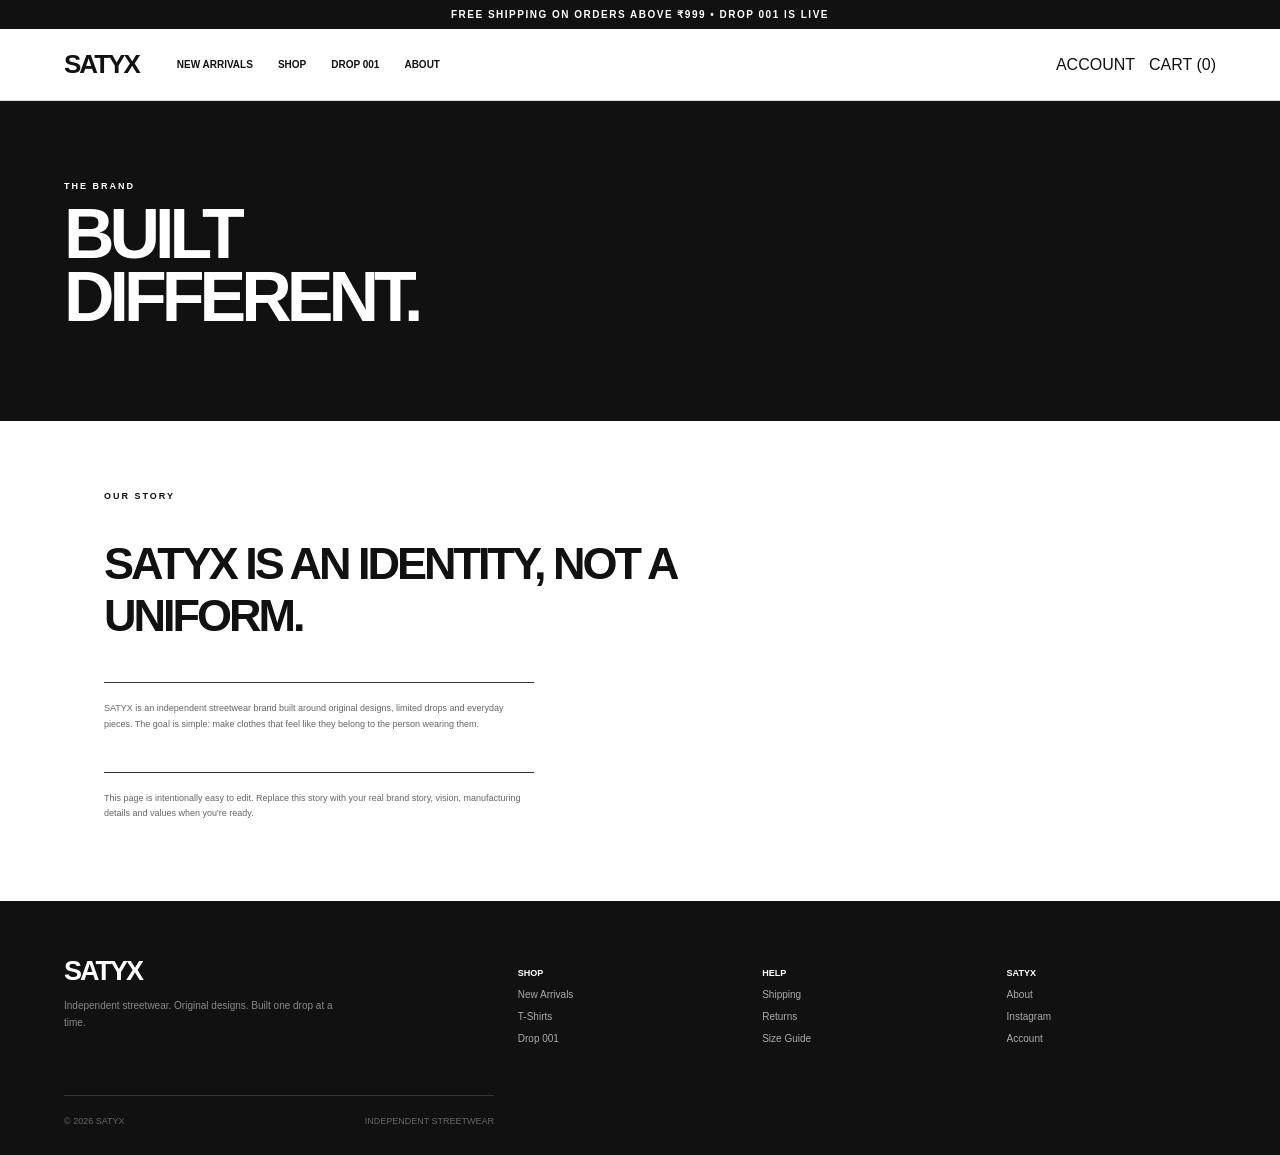
==== about.html @ 2d122a52 "Add files via upload" ====
<!doctype html><html><head><meta charset="utf-8"><meta name="viewport" content="width=device-width,initial-scale=1"><title>About — SATYX</title><link rel="stylesheet" href="style.css"></head><body>
<div class="top">FREE SHIPPING ON ORDERS ABOVE ₹999 • DROP 001 IS LIVE</div>
<header class="nav"><a class="logo" href="index.html">SATYX</a><nav class="links"><a href="new-arrivals.html">NEW ARRIVALS</a><a href="shop.html">SHOP</a><a href="drop-001.html">DROP 001</a><a href="about.html">ABOUT</a></nav><div class="actions"><a href="account.html">ACCOUNT</a><a href="cart.html">CART (<span id="count">0</span>)</a></div></header><section class="pageHero"><div class="eyebrow">THE BRAND</div><h1>BUILT<br>DIFFERENT.</h1></section><main class="page"><div style="max-width:750px"><div class="eyebrow">OUR STORY</div><h2 style="font-size:45px;letter-spacing:-3px">SATYX IS AN IDENTITY, NOT A UNIFORM.</h2><p class="copy">SATYX is an independent streetwear brand built around original designs, limited drops and everyday pieces. The goal is simple: make clothes that feel like they belong to the person wearing them.</p><p class="copy">This page is intentionally easy to edit. Replace this story with your real brand story, vision, manufacturing details and values when you're ready.</p></div></main>
<footer><div class="foot"><div><h3>SATYX</h3><p style="color:#888;font-size:10px;max-width:270px;line-height:1.7">Independent streetwear. Original designs. Built one drop at a time.</p></div><div><h4>SHOP</h4><a href="new-arrivals.html">New Arrivals</a><a href="shop.html">T-Shirts</a><a href="drop-001.html">Drop 001</a></div><div><h4>HELP</h4><a href="#">Shipping</a><a href="#">Returns</a><a href="#">Size Guide</a></div><div><h4>SATYX</h4><a href="about.html">About</a><a href="#">Instagram</a><a href="account.html">Account</a></div></div><div class="copy"><span>© 2026 SATYX</span><span>INDEPENDENT STREETWEAR</span></div></footer><div class="toast" id="toast"></div><script src="script.js"></script><script></script></body></html>
---- style.css ----
*{box-sizing:border-box}body{margin:0;font-family:Arial,Helvetica,sans-serif;color:#111;background:#fff}a{color:inherit;text-decoration:none}button{font:inherit;cursor:pointer}.top{background:#111;color:#fff;text-align:center;padding:9px;font-size:10px;font-weight:700;letter-spacing:1.5px}.nav{height:72px;border-bottom:1px solid #ddd;display:flex;align-items:center;padding:0 5%;gap:38px;position:sticky;top:0;background:#fff;z-index:10}.logo{font-size:26px;font-weight:900;letter-spacing:-2px}.links{display:flex;gap:25px;flex:1}.links a,.actions button{border:0;background:none;font-size:10px;font-weight:700}.actions{display:flex;gap:14px}.hero{display:grid;grid-template-columns:1fr 1fr;min-height:650px;background:#ecece7}.heroText{padding:8%;display:flex;justify-content:center;flex-direction:column}.eyebrow{font-size:9px;font-weight:800;letter-spacing:2px}.hero h1{font-size:clamp(55px,8vw,110px);line-height:.84;letter-spacing:-7px;margin:18px 0 28px}.hero h1 span{color:#777}.hero p,.copy{max-width:430px;color:#666;font-size:12px;line-height:1.7}.heroBtns{display:flex;gap:8px;margin-top:15px}.btn{display:inline-block;padding:14px 20px;border:0;font-size:10px;font-weight:800;text-align:center}.black{background:#111;color:#fff}.white{background:#fff;color:#111}.heroArt{background:#151515;display:flex;align-items:center;justify-content:center}.tee{width:300px;height:400px;background:#050505;color:#fff;display:flex;align-items:center;justify-content:center;font-size:42px;font-weight:900;letter-spacing:-4px;clip-path:polygon(25% 0,42% 0,50% 7%,58% 0,75% 0,100% 25%,84% 38%,76% 28%,76% 100%,24% 100%,24% 28%,16% 38%,0 25%);box-shadow:0 30px 70px #0008}.marquee{padding:13px;border-top:1px solid #111;border-bottom:1px solid #111;text-align:center;font-size:9px;font-weight:800;letter-spacing:2px}.section{padding:75px 5%}.head{display:flex;justify-content:space-between;align-items:end;margin-bottom:25px}.head h2{font-size:36px;letter-spacing:-2px;margin:7px 0}.view{font-size:10px;text-decoration:underline;font-weight:700}.grid{display:grid;grid-template-columns:repeat(4,1fr);gap:14px}.card{cursor:pointer}.pic{height:410px;background:#eee;display:flex;align-items:center;justify-content:center;position:relative;overflow:hidden}.pic.dark{background:#151515}.pic.lime{background:#dce98c}.pic.blue{background:#dbe3ed}.shirt{width:63%;height:72%;display:flex;align-items:center;justify-content:center;text-align:center;font-size:27px;font-weight:900;clip-path:polygon(25% 0,42% 0,50% 7%,58% 0,75% 0,100% 25%,84% 38%,76% 28%,76% 100%,24% 100%,24% 28%,16% 38%,0 25%)}.dark .shirt{background:#050505;color:#fff}.pic:not(.dark):not(.lime):not(.blue) .shirt{background:#f8f8f8}.lime .shirt{background:#b6d600}.blue .shirt{background:#172233;color:#fff}.badge{position:absolute;top:12px;left:12px;background:#111;color:#fff;padding:7px;font-size:8px;font-weight:800}.heart{position:absolute;right:10px;top:10px;border:0;border-radius:50%;background:#fff;width:30px;height:30px}.info{padding:12px 2px}.name{font-size:11px;font-weight:800;margin-bottom:6px}.price{font-size:11px;font-weight:800}.old{text-decoration:line-through;color:#999;margin-left:5px;font-weight:500}.off{color:#c22;font-size:9px;margin-left:5px}.meta{color:#888;font-size:9px;margin-top:5px}.campaign{margin:0 5%;background:#111;color:#fff;display:grid;grid-template-columns:1fr 1fr}.campaignText{padding:65px}.campaign h2{font-size:60px;line-height:.85;letter-spacing:-5px;margin:12px 0 25px}.campaign p{color:#aaa;line-height:1.7;font-size:11px;max-width:430px}.campaignArt{background:#b8d900;display:flex;align-items:center;justify-content:center;font-size:160px;font-weight:900}.reviews{background:#f5f5f1}.reviewGrid{display:grid;grid-template-columns:repeat(3,1fr);gap:15px}.review{background:#fff;padding:25px;min-height:150px}.review p{font-size:11px;color:#666;line-height:1.7}.newsletter{text-align:center;padding:80px 5%}.newsletter h2{font-size:44px;letter-spacing:-3px}.email{display:flex;max-width:470px;margin:25px auto}.email input{flex:1;padding:15px;border:1px solid #ccc}.email button{background:#111;color:#fff;border:0;padding:0 20px;font-size:9px;font-weight:800}footer{background:#111;color:#fff;padding:55px 5% 25px}.foot{display:grid;grid-template-columns:2fr 1fr 1fr 1fr;gap:35px}.foot h3{margin:0;font-size:27px;letter-spacing:-2px}.foot h4{font-size:9px}.foot a{display:block;color:#aaa;font-size:10px;margin:11px 0}.copy{border-top:1px solid #333;margin-top:40px;padding-top:18px;color:#666;font-size:9px;display:flex;justify-content:space-between}.pageHero{background:#111;color:#fff;padding:80px 5%}.pageHero h1{font-size:70px;letter-spacing:-5px;line-height:.9;margin:12px 0}.page{padding:70px 5%;max-width:1200px;margin:auto}.filters{display:flex;gap:7px;margin-bottom:20px}.filter{background:#fff;border:1px solid #ccc;padding:10px 15px;font-size:9px;font-weight:800}.filter.active{background:#111;color:#fff}.detail{display:grid;grid-template-columns:1.1fr .9fr;gap:40px}.gallery{display:grid;grid-template-columns:1fr 1fr;gap:8px}.gallery .pic{height:400px}.detailInfo h1{font-size:50px;letter-spacing:-4px;line-height:.9}.detailInfo p{font-size:11px;color:#666;line-height:1.7}.sizes{display:flex;gap:6px;margin:10px 0 20px}.size{padding:11px 18px;border:1px solid #ccc;background:#fff;font-size:9px;font-weight:800}.size.sel{background:#111;color:#fff}.buy{display:flex;gap:7px}.buy button{flex:1}.field{margin:12px 0}.field label{display:block;font-size:9px;font-weight:800;margin-bottom:5px}.field input,.field textarea{width:100%;padding:13px;border:1px solid #ccc}.account{max-width:450px;margin:auto}.account h1{font-size:50px;letter-spacing:-4px;line-height:.9}.checkoutGrid{display:grid;grid-template-columns:1fr .8fr;gap:30px}.summary{background:#f5f5f1;padding:20px}.cartItem{display:grid;grid-template-columns:100px 1fr;gap:15px;border-bottom:1px solid #eee;padding:18px 0}.mini{height:100px;background:#151515;color:#fff;display:flex;align-items:center;justify-content:center;font-size:10px;font-weight:900}.empty{padding:70px;text-align:center;color:#777}.toast{position:fixed;bottom:20px;right:20px;background:#111;color:#fff;padding:13px 18px;font-size:10px;z-index:50;transform:translateY(100px);transition:.2s}.toast.show{transform:none}@media(max-width:800px){.links{display:none}.nav{gap:15px}.grid{grid-template-columns:repeat(2,1fr)}.pic{height:300px}.campaign{grid-template-columns:1fr}.campaignArt{height:250px}.foot{grid-template-columns:1fr 1fr}.hero{grid-template-columns:1fr}.heroArt{height:430px}.detail,.checkoutGrid{grid-template-columns:1fr}.reviewGrid{grid-template-columns:1fr}.pageHero h1{font-size:52px}}@media(max-width:500px){.grid{gap:8px}.pic{height:250px}.hero h1{letter-spacing:-5px}.section,.page{padding:55px 5%}.campaignText{padding:45px 30px}.foot{grid-template-columns:1fr 1fr}.detailInfo h1{font-size:40px}}
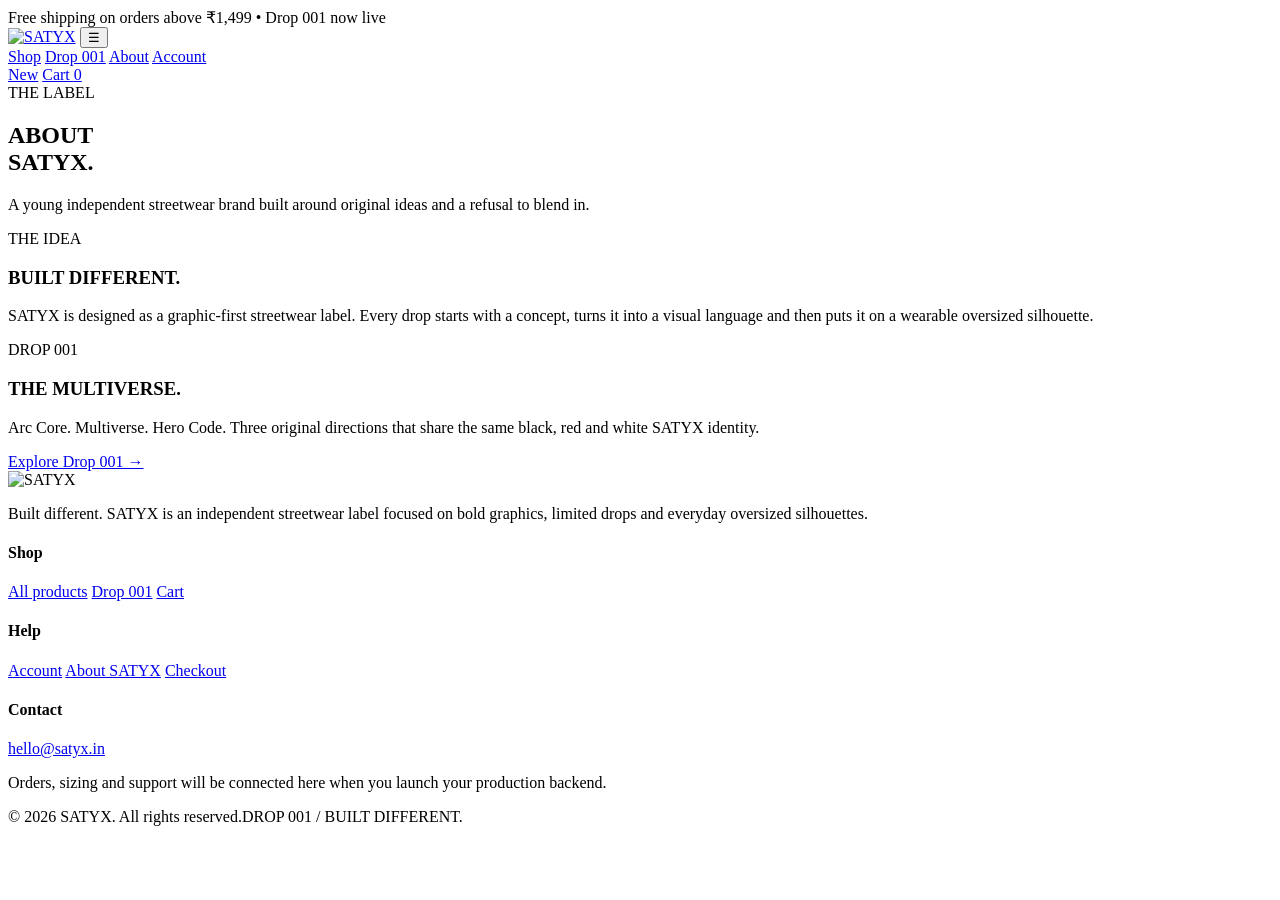
==== commit 3b3db8bb: "Add files via upload" ====
--- a/about.html
+++ b/about.html
@@ -1,4 +1,59 @@
-<!doctype html><html><head><meta charset="utf-8"><meta name="viewport" content="width=device-width,initial-scale=1"><title>About — SATYX</title><link rel="stylesheet" href="style.css"></head><body>
-<div class="top">FREE SHIPPING ON ORDERS ABOVE ₹999 • DROP 001 IS LIVE</div>
-<header class="nav"><a class="logo" href="index.html">SATYX</a><nav class="links"><a href="new-arrivals.html">NEW ARRIVALS</a><a href="shop.html">SHOP</a><a href="drop-001.html">DROP 001</a><a href="about.html">ABOUT</a></nav><div class="actions"><a href="account.html">ACCOUNT</a><a href="cart.html">CART (<span id="count">0</span>)</a></div></header><section class="pageHero"><div class="eyebrow">THE BRAND</div><h1>BUILT<br>DIFFERENT.</h1></section><main class="page"><div style="max-width:750px"><div class="eyebrow">OUR STORY</div><h2 style="font-size:45px;letter-spacing:-3px">SATYX IS AN IDENTITY, NOT A UNIFORM.</h2><p class="copy">SATYX is an independent streetwear brand built around original designs, limited drops and everyday pieces. The goal is simple: make clothes that feel like they belong to the person wearing them.</p><p class="copy">This page is intentionally easy to edit. Replace this story with your real brand story, vision, manufacturing details and values when you're ready.</p></div></main>
-<footer><div class="foot"><div><h3>SATYX</h3><p style="color:#888;font-size:10px;max-width:270px;line-height:1.7">Independent streetwear. Original designs. Built one drop at a time.</p></div><div><h4>SHOP</h4><a href="new-arrivals.html">New Arrivals</a><a href="shop.html">T-Shirts</a><a href="drop-001.html">Drop 001</a></div><div><h4>HELP</h4><a href="#">Shipping</a><a href="#">Returns</a><a href="#">Size Guide</a></div><div><h4>SATYX</h4><a href="about.html">About</a><a href="#">Instagram</a><a href="account.html">Account</a></div></div><div class="copy"><span>© 2026 SATYX</span><span>INDEPENDENT STREETWEAR</span></div></footer><div class="toast" id="toast"></div><script src="script.js"></script><script></script></body></html>+<!doctype html>
+<html lang="en"><head><meta charset="utf-8"><meta name="viewport" content="width=device-width,initial-scale=1">
+<title>About — SATYX</title><link rel="stylesheet" href="style.css"></head><body>
+
+<div class="topbar">Free shipping on orders above ₹1,499 • Drop 001 now live</div>
+<header class="nav">
+  <div class="container nav-inner">
+    <a class="brand" href="index.html" aria-label="SATYX home"><img src="assets/satyx-logo.png" alt="SATYX"></a>
+    <button class="menu" aria-label="Open menu">☰</button>
+    <nav class="navlinks">
+      <a href="shop.html">Shop</a>
+      <a href="drop-001.html">Drop 001</a>
+      <a href="about.html">About</a>
+      <a href="account.html">Account</a>
+    </nav>
+    <div class="nav-actions">
+      <a class="nav-action" href="shop.html">New</a>
+      <a class="nav-action" href="cart.html">Cart <span class="cart-pill" data-cart-count>0</span></a>
+    </div>
+  </div>
+</header>
+
+<main>
+<section class="page-hero"><div class="container"><div class="eyebrow">THE LABEL</div><h1>ABOUT<br>SATYX.</h1><p class="section-sub">A young independent streetwear brand built around original ideas and a refusal to blend in.</p></div></section>
+<section class="section"><div class="container split">
+  <div class="feature"><div class="eyebrow">THE IDEA</div><h3>BUILT DIFFERENT.</h3><p>SATYX is designed as a graphic-first streetwear label. Every drop starts with a concept, turns it into a visual language and then puts it on a wearable oversized silhouette.</p></div>
+  <div class="feature redline"><div class="eyebrow">DROP 001</div><h3>THE MULTIVERSE.</h3><p>Arc Core. Multiverse. Hero Code. Three original directions that share the same black, red and white SATYX identity.</p><a class="btn dark" href="drop-001.html">Explore Drop 001 →</a></div>
+</div></section>
+</main>
+<footer class="footer">
+  <div class="container">
+    <div class="footer-grid">
+      <div class="footer-brand">
+        <img src="assets/satyx-logo.png" alt="SATYX">
+        <p>Built different. SATYX is an independent streetwear label focused on bold graphics, limited drops and everyday oversized silhouettes.</p>
+      </div>
+      <div>
+        <h4>Shop</h4>
+        <a href="shop.html">All products</a>
+        <a href="drop-001.html">Drop 001</a>
+        <a href="cart.html">Cart</a>
+      </div>
+      <div>
+        <h4>Help</h4>
+        <a href="account.html">Account</a>
+        <a href="about.html">About SATYX</a>
+        <a href="checkout.html">Checkout</a>
+      </div>
+      <div>
+        <h4>Contact</h4>
+        <a href="mailto:hello@satyx.in">hello@satyx.in</a>
+        <p>Orders, sizing and support will be connected here when you launch your production backend.</p>
+      </div>
+    </div>
+    <div class="footer-bottom"><span>© 2026 SATYX. All rights reserved.</span><span>DROP 001 / BUILT DIFFERENT.</span></div>
+  </div>
+</footer>
+<div id="toast" class="toast"></div>
+<script src="script.js"></script></body></html>
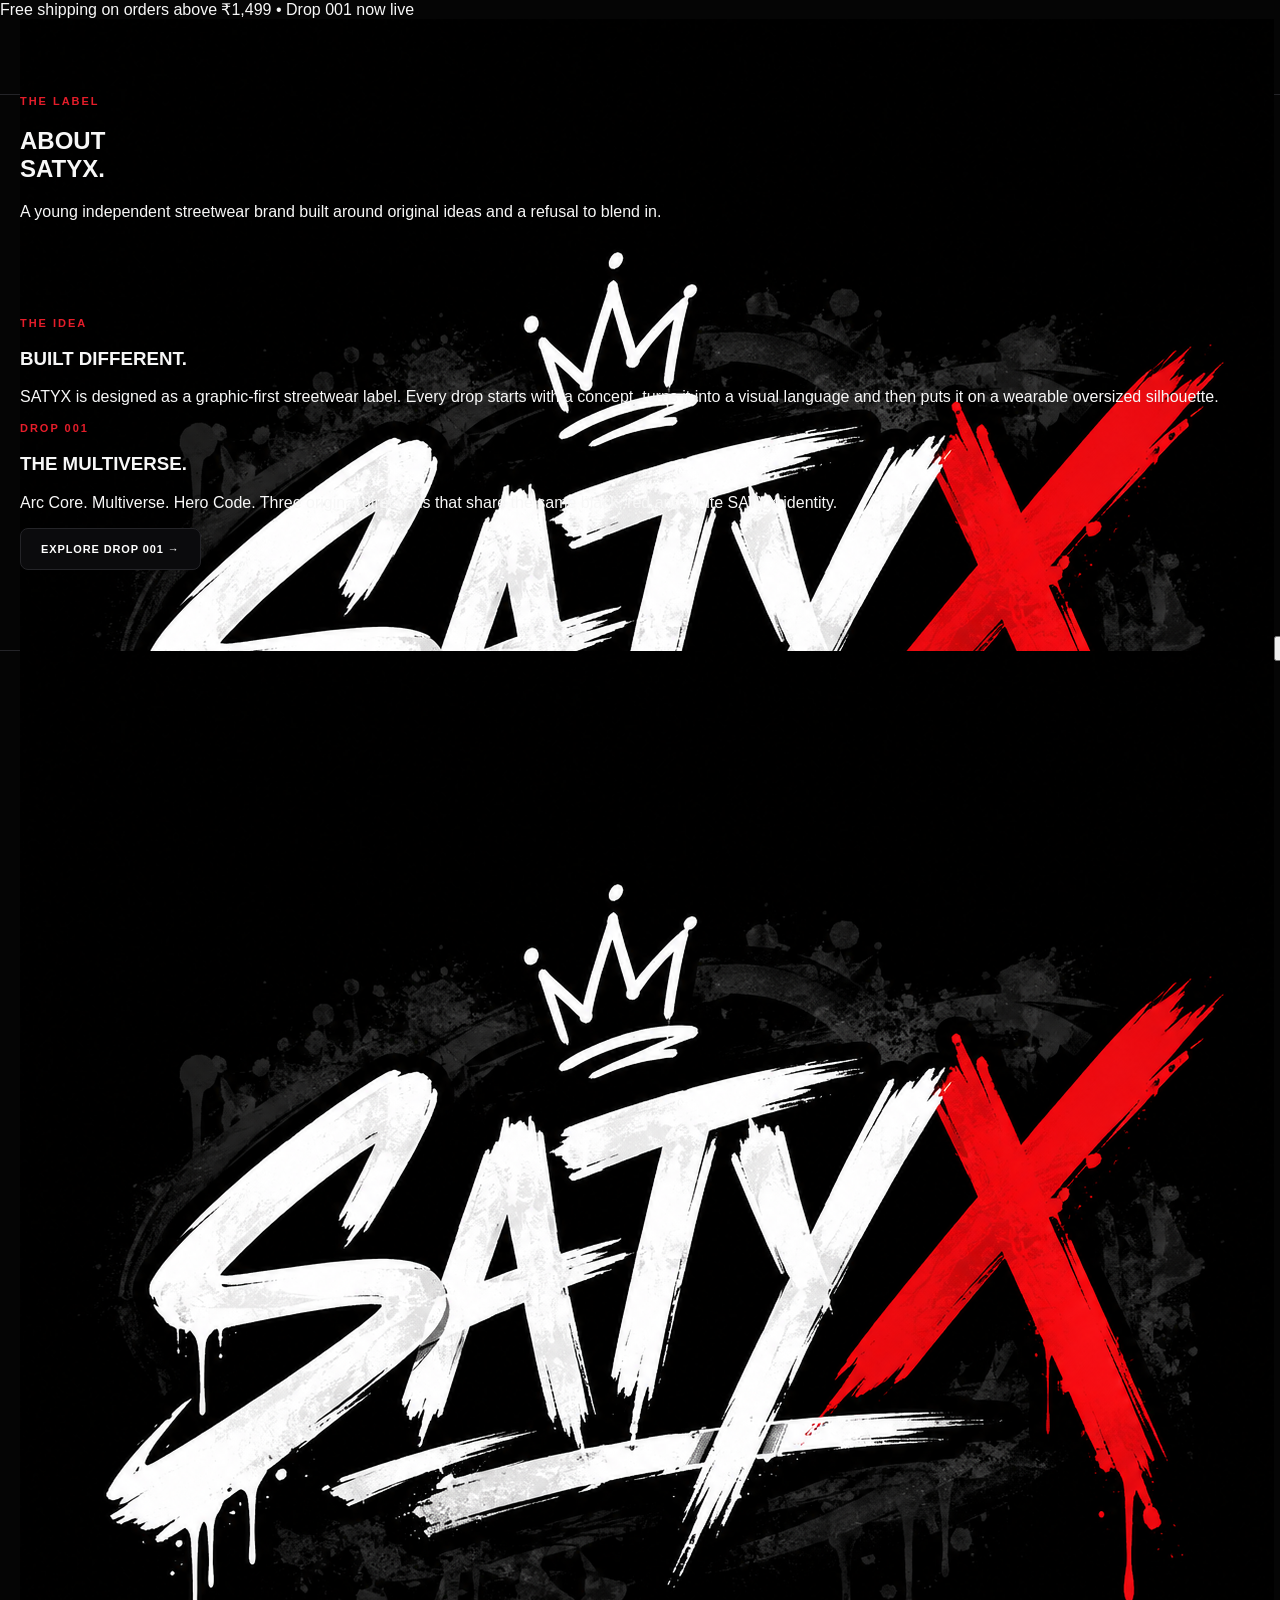
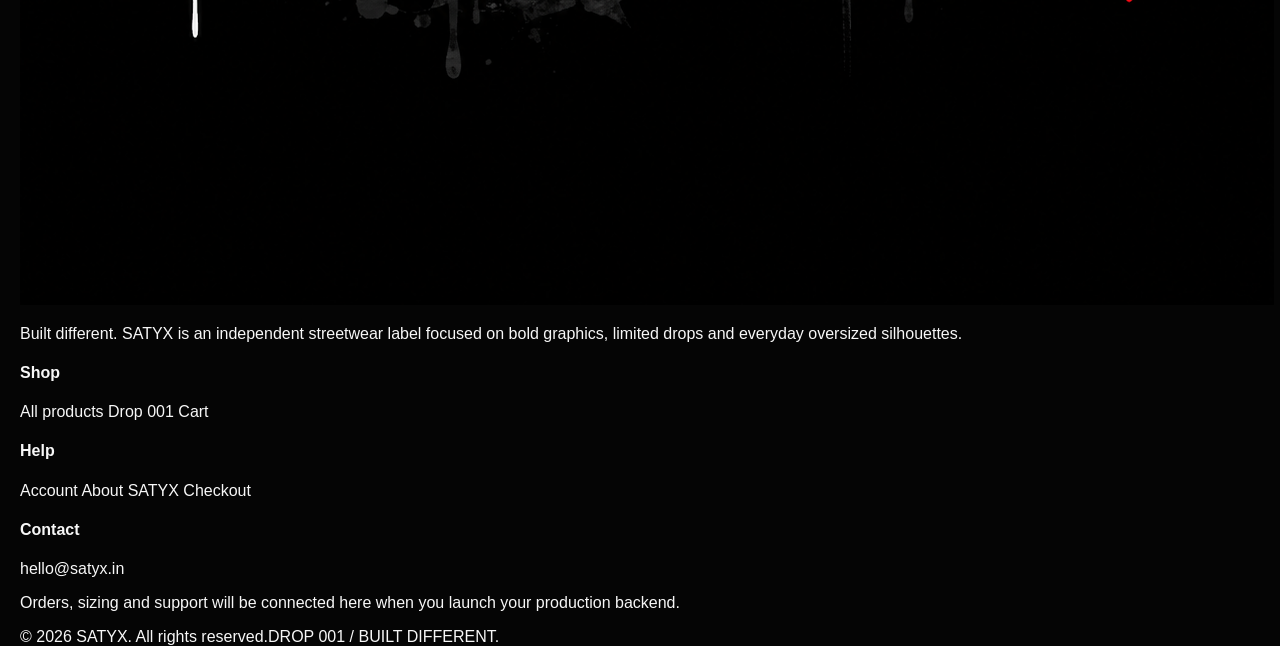
==== commit 10182f6f: "Update about.html" ====
--- a/about.html
+++ b/about.html
@@ -5,7 +5,7 @@
 <div class="topbar">Free shipping on orders above ₹1,499 • Drop 001 now live</div>
 <header class="nav">
   <div class="container nav-inner">
-    <a class="brand" href="index.html" aria-label="SATYX home"><img src="assets/satyx-logo.png" alt="SATYX"></a>
+    <a class="brand" href="index.html" aria-label="SATYX home"><img src="satyx-logo.png" alt="SATYX"></a>
     <button class="menu" aria-label="Open menu">☰</button>
     <nav class="navlinks">
       <a href="shop.html">Shop</a>
@@ -31,7 +31,7 @@
   <div class="container">
     <div class="footer-grid">
       <div class="footer-brand">
-        <img src="assets/satyx-logo.png" alt="SATYX">
+        <img src="satyx-logo.png" alt="SATYX">
         <p>Built different. SATYX is an independent streetwear label focused on bold graphics, limited drops and everyday oversized silhouettes.</p>
       </div>
       <div>
@@ -56,4 +56,4 @@
   </div>
 </footer>
 <div id="toast" class="toast"></div>
-<script src="script.js"></script></body></html>+<script src="script.js"></script></body></html>
--- a/style.css
+++ b/style.css
@@ -0,0 +1,13 @@
+
+:root{--bg:#050505;--card:#0d0d10;--text:#f7f7f7;--muted:#999;--line:#242428;--red:#e51d2a}
+*{box-sizing:border-box}html{scroll-behavior:smooth}body{margin:0;background:var(--bg);color:var(--text);font-family:Inter,Arial,sans-serif}a{color:inherit;text-decoration:none}button,input{font:inherit}
+.container{width:min(1240px,calc(100% - 32px));margin:auto}.nav{height:76px;border-bottom:1px solid var(--line);display:flex;align-items:center}.nav .container{display:flex;align-items:center;justify-content:space-between}.logo{height:52px;width:120px;object-fit:contain}.links{display:flex;gap:26px;font-size:12px;font-weight:800;text-transform:uppercase;letter-spacing:.08em}.actions{display:flex;gap:14px;font-size:12px;font-weight:800}.pill{background:var(--red);padding:3px 7px;border-radius:20px;font-size:10px}
+.hero{min-height:72vh;display:grid;grid-template-columns:1fr 1fr;border-bottom:1px solid var(--line)}.hero-copy{display:flex;flex-direction:column;justify-content:center;padding:70px 8vw 70px 0}.eyebrow{color:var(--red);font-size:11px;font-weight:900;letter-spacing:.18em;text-transform:uppercase}.hero h1,.title{font-size:clamp(58px,8vw,110px);line-height:.84;letter-spacing:-.065em;margin:18px 0;font-weight:950}.hero h1 span{color:var(--red)}.hero p,.sub{color:var(--muted);line-height:1.7}.hero-image{min-height:600px;border-left:1px solid var(--line);display:flex;align-items:center;justify-content:center;background:#080808}.hero-image img{width:100%;height:100%;object-fit:contain}
+.btn{display:inline-flex;align-items:center;justify-content:center;padding:14px 20px;border:1px solid var(--line);border-radius:8px;background:#fff;color:#000;font-size:11px;font-weight:900;text-transform:uppercase;letter-spacing:.08em;cursor:pointer}.btn.red{background:var(--red);border-color:var(--red);color:white}.btn.dark{background:#0b0b0d;color:white}.buttons{display:flex;gap:10px;flex-wrap:wrap;margin-top:20px}
+.section,.page{padding:80px 0}.section-head{display:flex;justify-content:space-between;align-items:end;margin-bottom:28px}.section h2{font-size:48px;letter-spacing:-.05em;margin:8px 0}.grid{display:grid;grid-template-columns:repeat(3,1fr);gap:18px}.card,.box,.summary{background:var(--card);border:1px solid var(--line);border-radius:15px;overflow:hidden}.pic{aspect-ratio:4/5;background:#080808}.pic img{width:100%;height:100%;object-fit:contain}.info{padding:18px}.info h3{margin:0 0 8px;font-size:18px}.meta{display:flex;justify-content:space-between;color:#999;font-size:12px}.price{color:white;font-weight:900}.old{text-decoration:line-through;color:#555;margin-left:5px}.card .btn{width:100%;margin-top:14px}.lookbook{width:100%;border:1px solid var(--line);border-radius:18px;display:block}
+.two{display:grid;grid-template-columns:1fr 1fr;gap:20px}.box{padding:24px}.form{max-width:620px;margin:auto}.form label{display:block;margin:16px 0 7px;color:#aaa;font-size:11px;font-weight:900;text-transform:uppercase}.form input,.form select{width:100%;padding:13px 14px;background:#070709;color:white;border:1px solid var(--line);border-radius:8px;outline:none}.form input:focus{border-color:#666}.form .btn{width:100%;margin-top:18px}
+.cart-row{display:grid;grid-template-columns:90px 1fr auto;gap:18px;padding:14px;border:1px solid var(--line);border-radius:13px;margin-bottom:12px;background:var(--card)}.cart-row img{width:90px;height:110px;object-fit:contain;background:#080808}.summary{padding:22px;height:max-content}.summary-row{display:flex;justify-content:space-between;color:#aaa;margin:12px 0}.total{border-top:1px solid var(--line);padding-top:15px;color:white;font-size:18px;font-weight:900}.toast{position:fixed;right:20px;bottom:20px;background:white;color:black;padding:13px 17px;border-radius:8px;font-size:12px;font-weight:900;display:none;z-index:99}.toast.show{display:block}
+.admin-nav{padding:18px 0;border-bottom:1px solid var(--line);background:#0a0a0c}.admin-nav .container{display:flex;justify-content:space-between}.stat-grid{display:grid;grid-template-columns:repeat(4,1fr);gap:12px}.stat{padding:20px;background:var(--card);border:1px solid var(--line);border-radius:12px}.stat small{color:#777;text-transform:uppercase}.stat strong{display:block;font-size:28px;margin-top:8px}.table{width:100%;border-collapse:collapse}.table th,.table td{padding:13px;text-align:left;border-bottom:1px solid var(--line);font-size:12px}.table th{color:#777;font-size:10px;text-transform:uppercase}
+footer{border-top:1px solid var(--line)}
+@media(max-width:800px){.links{display:none}.hero{grid-template-columns:1fr}.hero-copy{padding:55px 0}.hero-image{border-left:0;border-top:1px solid var(--line);min-height:380px}.grid,.two,.stat-grid{grid-template-columns:1fr 1fr}.title{font-size:60px}}
+@media(max-width:540px){.container{width:calc(100% - 22px)}.grid,.two,.stat-grid{grid-template-columns:1fr}.section,.page{padding:55px 0}.section h2{font-size:36px}.hero h1{font-size:65px}.cart-row{grid-template-columns:70px 1fr}.cart-row img{width:70px;height:90px}.cart-row .right{grid-column:2}.section-head{display:block}.nav{height:68px}}
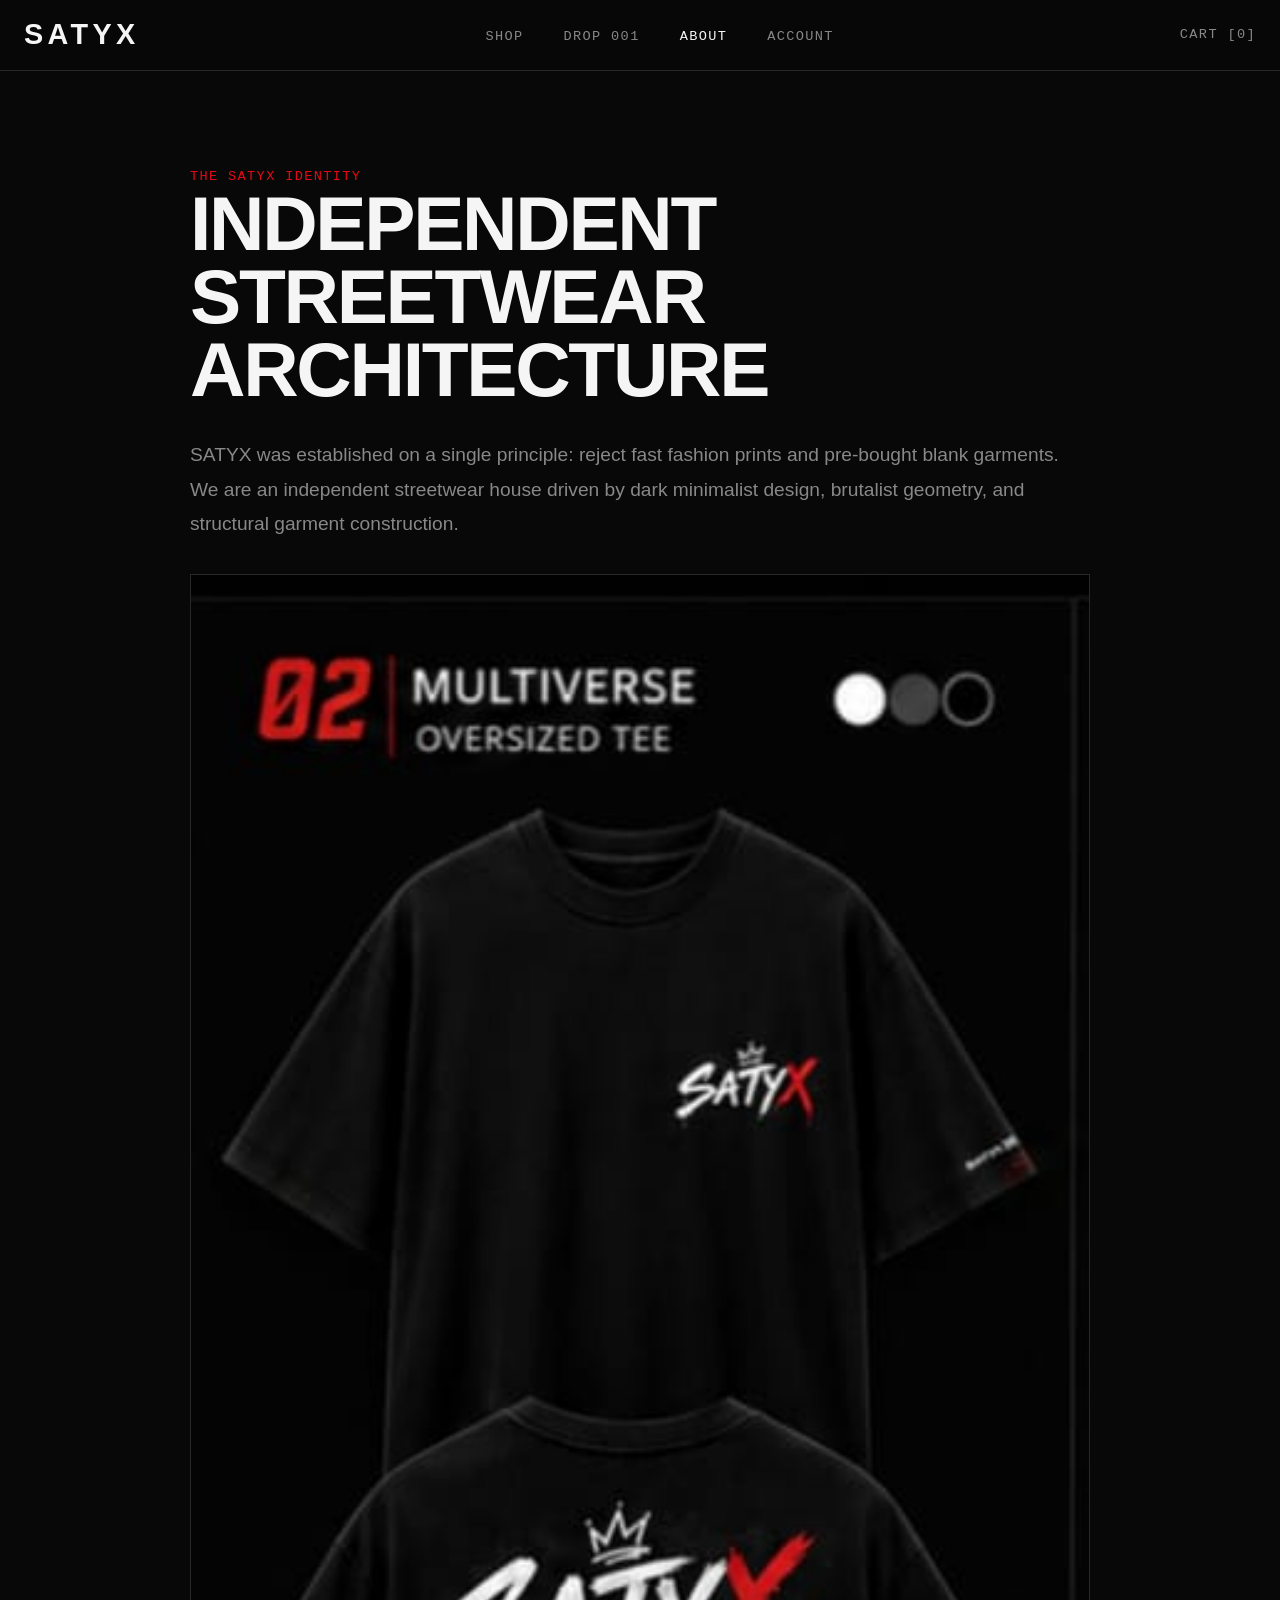
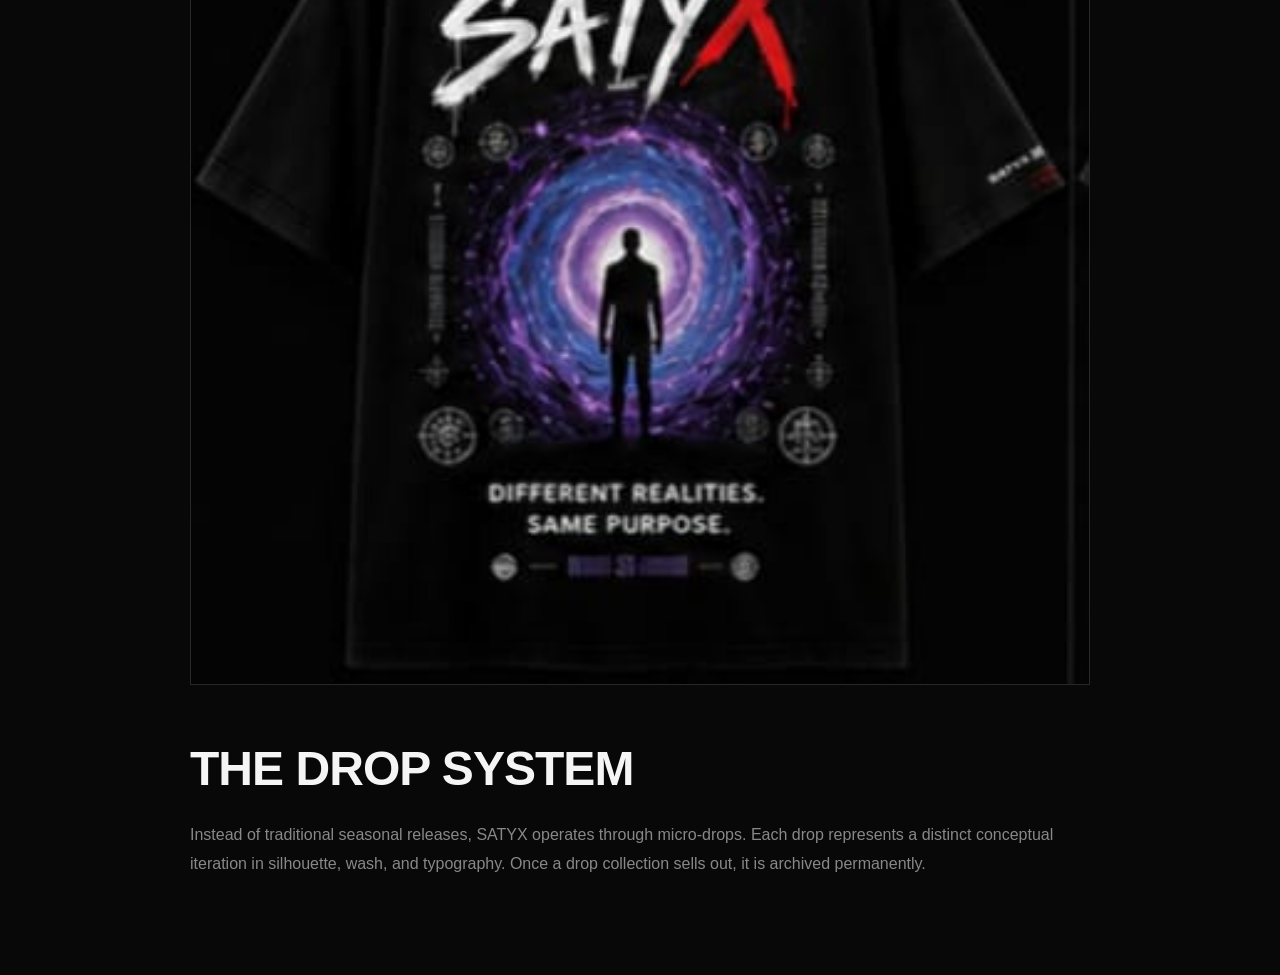
==== commit 6b92969e: "Revise about.html for improved layout and branding Updated the structure and content of the about.ht" ====
--- a/about.html
+++ b/about.html
@@ -1,59 +1,42 @@
-<!doctype html>
-<html lang="en"><head><meta charset="utf-8"><meta name="viewport" content="width=device-width,initial-scale=1">
-<title>About — SATYX</title><link rel="stylesheet" href="style.css"></head><body>
-
-<div class="topbar">Free shipping on orders above ₹1,499 • Drop 001 now live</div>
-<header class="nav">
-  <div class="container nav-inner">
-    <a class="brand" href="index.html" aria-label="SATYX home"><img src="satyx-logo.png" alt="SATYX"></a>
-    <button class="menu" aria-label="Open menu">☰</button>
-    <nav class="navlinks">
-      <a href="shop.html">Shop</a>
-      <a href="drop-001.html">Drop 001</a>
-      <a href="about.html">About</a>
-      <a href="account.html">Account</a>
-    </nav>
-    <div class="nav-actions">
-      <a class="nav-action" href="shop.html">New</a>
-      <a class="nav-action" href="cart.html">Cart <span class="cart-pill" data-cart-count>0</span></a>
-    </div>
-  </div>
-</header>
-
-<main>
-<section class="page-hero"><div class="container"><div class="eyebrow">THE LABEL</div><h1>ABOUT<br>SATYX.</h1><p class="section-sub">A young independent streetwear brand built around original ideas and a refusal to blend in.</p></div></section>
-<section class="section"><div class="container split">
-  <div class="feature"><div class="eyebrow">THE IDEA</div><h3>BUILT DIFFERENT.</h3><p>SATYX is designed as a graphic-first streetwear label. Every drop starts with a concept, turns it into a visual language and then puts it on a wearable oversized silhouette.</p></div>
-  <div class="feature redline"><div class="eyebrow">DROP 001</div><h3>THE MULTIVERSE.</h3><p>Arc Core. Multiverse. Hero Code. Three original directions that share the same black, red and white SATYX identity.</p><a class="btn dark" href="drop-001.html">Explore Drop 001 →</a></div>
-</div></section>
-</main>
-<footer class="footer">
-  <div class="container">
-    <div class="footer-grid">
-      <div class="footer-brand">
-        <img src="satyx-logo.png" alt="SATYX">
-        <p>Built different. SATYX is an independent streetwear label focused on bold graphics, limited drops and everyday oversized silhouettes.</p>
-      </div>
-      <div>
-        <h4>Shop</h4>
-        <a href="shop.html">All products</a>
-        <a href="drop-001.html">Drop 001</a>
-        <a href="cart.html">Cart</a>
-      </div>
-      <div>
-        <h4>Help</h4>
-        <a href="account.html">Account</a>
-        <a href="about.html">About SATYX</a>
-        <a href="checkout.html">Checkout</a>
-      </div>
-      <div>
-        <h4>Contact</h4>
-        <a href="mailto:hello@satyx.in">hello@satyx.in</a>
-        <p>Orders, sizing and support will be connected here when you launch your production backend.</p>
+<!DOCTYPE html>
+<html lang="en">
+<head>
+  <meta charset="UTF-8">
+  <meta name="viewport" content="width=device-width, initial-scale=1.0">
+  <title>ABOUT SATYX | BRAND PHILOSOPHY</title>
+  <link rel="stylesheet" href="style.css">
+</head>
+<body>
+  <header class="header">
+    <div class="container nav-container">
+      <a href="index.html" class="nav-brand"><span class="brand-logo-text">SATYX</span></a>
+      <ul class="nav-links" id="nav-links">
+        <li><a href="shop.html" class="nav-link">SHOP</a></li>
+        <li><a href="drop-001.html" class="nav-link">DROP 001</a></li>
+        <li><a href="about.html" class="nav-link active">ABOUT</a></li>
+        <li><a href="account.html" class="nav-link">ACCOUNT</a></li>
+      </ul>
+      <div class="nav-actions">
+        <a href="cart.html" class="cart-icon-wrapper nav-link">CART [<span id="cart-badge-count">0</span>]</a>
       </div>
     </div>
-    <div class="footer-bottom"><span>© 2026 SATYX. All rights reserved.</span><span>DROP 001 / BUILT DIFFERENT.</span></div>
-  </div>
-</footer>
-<div id="toast" class="toast"></div>
-<script src="script.js"></script></body></html>
+  </header>
+
+  <main class="container section-spacing">
+    <div style="max-width:900px; margin:0 auto;">
+      <p class="text-mono" style="color:var(--accent-red)">THE SATYX IDENTITY</p>
+      <h1 class="heading-xl" style="margin-bottom:2rem;">INDEPENDENT STREETWEAR ARCHITECTURE</h1>
+      <p style="font-size:1.2rem; line-height:1.8; color:var(--text-muted); margin-bottom:2rem;">
+        SATYX was established on a single principle: reject fast fashion prints and pre-bought blank garments. We are an independent streetwear house driven by dark minimalist design, brutalist geometry, and structural garment construction.
+      </p>
+      <img src="multiverse.jpg" alt="SATYX Studio" style="width:100%; border:1px solid var(--bg-border); margin-bottom:3rem;">
+      <h2 class="heading-lg" style="margin-bottom:1rem;">THE DROP SYSTEM</h2>
+      <p style="line-height:1.8; color:var(--text-muted);">
+        Instead of traditional seasonal releases, SATYX operates through micro-drops. Each drop represents a distinct conceptual iteration in silhouette, wash, and typography. Once a drop collection sells out, it is archived permanently.
+      </p>
+    </div>
+  </main>
+
+  <script src="script.js"></script>
+</body>
+</html>
--- a/style.css
+++ b/style.css
@@ -1,13 +1,523 @@
-
-:root{--bg:#050505;--card:#0d0d10;--text:#f7f7f7;--muted:#999;--line:#242428;--red:#e51d2a}
-*{box-sizing:border-box}html{scroll-behavior:smooth}body{margin:0;background:var(--bg);color:var(--text);font-family:Inter,Arial,sans-serif}a{color:inherit;text-decoration:none}button,input{font:inherit}
-.container{width:min(1240px,calc(100% - 32px));margin:auto}.nav{height:76px;border-bottom:1px solid var(--line);display:flex;align-items:center}.nav .container{display:flex;align-items:center;justify-content:space-between}.logo{height:52px;width:120px;object-fit:contain}.links{display:flex;gap:26px;font-size:12px;font-weight:800;text-transform:uppercase;letter-spacing:.08em}.actions{display:flex;gap:14px;font-size:12px;font-weight:800}.pill{background:var(--red);padding:3px 7px;border-radius:20px;font-size:10px}
-.hero{min-height:72vh;display:grid;grid-template-columns:1fr 1fr;border-bottom:1px solid var(--line)}.hero-copy{display:flex;flex-direction:column;justify-content:center;padding:70px 8vw 70px 0}.eyebrow{color:var(--red);font-size:11px;font-weight:900;letter-spacing:.18em;text-transform:uppercase}.hero h1,.title{font-size:clamp(58px,8vw,110px);line-height:.84;letter-spacing:-.065em;margin:18px 0;font-weight:950}.hero h1 span{color:var(--red)}.hero p,.sub{color:var(--muted);line-height:1.7}.hero-image{min-height:600px;border-left:1px solid var(--line);display:flex;align-items:center;justify-content:center;background:#080808}.hero-image img{width:100%;height:100%;object-fit:contain}
-.btn{display:inline-flex;align-items:center;justify-content:center;padding:14px 20px;border:1px solid var(--line);border-radius:8px;background:#fff;color:#000;font-size:11px;font-weight:900;text-transform:uppercase;letter-spacing:.08em;cursor:pointer}.btn.red{background:var(--red);border-color:var(--red);color:white}.btn.dark{background:#0b0b0d;color:white}.buttons{display:flex;gap:10px;flex-wrap:wrap;margin-top:20px}
-.section,.page{padding:80px 0}.section-head{display:flex;justify-content:space-between;align-items:end;margin-bottom:28px}.section h2{font-size:48px;letter-spacing:-.05em;margin:8px 0}.grid{display:grid;grid-template-columns:repeat(3,1fr);gap:18px}.card,.box,.summary{background:var(--card);border:1px solid var(--line);border-radius:15px;overflow:hidden}.pic{aspect-ratio:4/5;background:#080808}.pic img{width:100%;height:100%;object-fit:contain}.info{padding:18px}.info h3{margin:0 0 8px;font-size:18px}.meta{display:flex;justify-content:space-between;color:#999;font-size:12px}.price{color:white;font-weight:900}.old{text-decoration:line-through;color:#555;margin-left:5px}.card .btn{width:100%;margin-top:14px}.lookbook{width:100%;border:1px solid var(--line);border-radius:18px;display:block}
-.two{display:grid;grid-template-columns:1fr 1fr;gap:20px}.box{padding:24px}.form{max-width:620px;margin:auto}.form label{display:block;margin:16px 0 7px;color:#aaa;font-size:11px;font-weight:900;text-transform:uppercase}.form input,.form select{width:100%;padding:13px 14px;background:#070709;color:white;border:1px solid var(--line);border-radius:8px;outline:none}.form input:focus{border-color:#666}.form .btn{width:100%;margin-top:18px}
-.cart-row{display:grid;grid-template-columns:90px 1fr auto;gap:18px;padding:14px;border:1px solid var(--line);border-radius:13px;margin-bottom:12px;background:var(--card)}.cart-row img{width:90px;height:110px;object-fit:contain;background:#080808}.summary{padding:22px;height:max-content}.summary-row{display:flex;justify-content:space-between;color:#aaa;margin:12px 0}.total{border-top:1px solid var(--line);padding-top:15px;color:white;font-size:18px;font-weight:900}.toast{position:fixed;right:20px;bottom:20px;background:white;color:black;padding:13px 17px;border-radius:8px;font-size:12px;font-weight:900;display:none;z-index:99}.toast.show{display:block}
-.admin-nav{padding:18px 0;border-bottom:1px solid var(--line);background:#0a0a0c}.admin-nav .container{display:flex;justify-content:space-between}.stat-grid{display:grid;grid-template-columns:repeat(4,1fr);gap:12px}.stat{padding:20px;background:var(--card);border:1px solid var(--line);border-radius:12px}.stat small{color:#777;text-transform:uppercase}.stat strong{display:block;font-size:28px;margin-top:8px}.table{width:100%;border-collapse:collapse}.table th,.table td{padding:13px;text-align:left;border-bottom:1px solid var(--line);font-size:12px}.table th{color:#777;font-size:10px;text-transform:uppercase}
-footer{border-top:1px solid var(--line)}
-@media(max-width:800px){.links{display:none}.hero{grid-template-columns:1fr}.hero-copy{padding:55px 0}.hero-image{border-left:0;border-top:1px solid var(--line);min-height:380px}.grid,.two,.stat-grid{grid-template-columns:1fr 1fr}.title{font-size:60px}}
-@media(max-width:540px){.container{width:calc(100% - 22px)}.grid,.two,.stat-grid{grid-template-columns:1fr}.section,.page{padding:55px 0}.section h2{font-size:36px}.hero h1{font-size:65px}.cart-row{grid-template-columns:70px 1fr}.cart-row img{width:70px;height:90px}.cart-row .right{grid-column:2}.section-head{display:block}.nav{height:68px}}
+/* ==========================================================================
+   SATYX STREETWEAR - CORE DESIGN SYSTEM
+   ========================================================================== */
+
+:root {
+  --bg-black: #080808;
+  --bg-surface: #121212;
+  --bg-card: #181818;
+  --bg-border: #282828;
+  --text-main: #F5F5F5;
+  --text-muted: #888888;
+  --accent-red: #E50914;
+  --accent-red-hover: #B80710;
+  --font-mono: 'Courier New', Courier, monospace;
+  --font-sans: 'Inter', -apple-system, BlinkMacSystemFont, "Segoe UI", Roboto, sans-serif;
+  --transition-fast: 0.2s ease;
+  --transition-smooth: 0.4s cubic-bezier(0.16, 1, 0.3, 1);
+  --max-width: 1400px;
+}
+
+* {
+  margin: 0;
+  padding: 0;
+  box-sizing: border-box;
+}
+
+body {
+  background-color: var(--bg-black);
+  color: var(--text-main);
+  font-family: var(--font-sans);
+  line-height: 1.5;
+  -webkit-font-smoothing: antialiased;
+  overflow-x: hidden;
+}
+
+a {
+  color: inherit;
+  text-decoration: none;
+}
+
+button, input, select, textarea {
+  font-family: inherit;
+  color: inherit;
+  background: none;
+  border: none;
+  outline: none;
+}
+
+button {
+  cursor: pointer;
+}
+
+img {
+  max-width: 100%;
+  height: auto;
+  display: block;
+}
+
+/* --- TYPOGRAPHY --- */
+
+.text-mono {
+  font-family: var(--font-mono);
+  text-transform: uppercase;
+  letter-spacing: 0.1em;
+  font-size: 0.85rem;
+}
+
+.heading-xl {
+  font-size: clamp(2.5rem, 6vw, 5rem);
+  font-weight: 900;
+  letter-spacing: -0.03em;
+  text-transform: uppercase;
+  line-height: 0.95;
+}
+
+.heading-lg {
+  font-size: clamp(1.8rem, 4vw, 3rem);
+  font-weight: 800;
+  letter-spacing: -0.02em;
+  text-transform: uppercase;
+}
+
+.heading-md {
+  font-size: 1.5rem;
+  font-weight: 700;
+  text-transform: uppercase;
+  letter-spacing: -0.01em;
+}
+
+/* --- LAYOUT UTILITIES --- */
+
+.container {
+  max-width: var(--max-width);
+  margin: 0 auto;
+  padding: 0 1.5rem;
+}
+
+.section-spacing {
+  padding: 6rem 0;
+}
+
+.grid-2 {
+  display: grid;
+  grid-template-columns: repeat(2, 1fr);
+  gap: 2rem;
+}
+
+.grid-3 {
+  display: grid;
+  grid-template-columns: repeat(3, 1fr);
+  gap: 2rem;
+}
+
+.grid-4 {
+  display: grid;
+  grid-template-columns: repeat(4, 1fr);
+  gap: 1.5rem;
+}
+
+/* --- NAVIGATION --- */
+
+.header {
+  position: sticky;
+  top: 0;
+  z-index: 1000;
+  background-color: rgba(8, 8, 8, 0.85);
+  backdrop-filter: blur(12px);
+  border-bottom: 1px solid var(--bg-border);
+}
+
+.nav-container {
+  display: flex;
+  align-items: center;
+  justify-content: space-between;
+  height: 70px;
+}
+
+.nav-brand {
+  display: flex;
+  align-items: center;
+}
+
+.brand-logo-img {
+  height: 28px;
+  width: auto;
+}
+
+.brand-logo-text {
+  font-size: 1.8rem;
+  font-weight: 900;
+  letter-spacing: 0.15em;
+  color: var(--text-main);
+}
+
+.nav-links {
+  display: flex;
+  gap: 2.5rem;
+  list-style: none;
+}
+
+.nav-link {
+  font-family: var(--font-mono);
+  font-size: 0.85rem;
+  text-transform: uppercase;
+  letter-spacing: 0.1em;
+  color: var(--text-muted);
+  transition: color var(--transition-fast);
+}
+
+.nav-link:hover, .nav-link.active {
+  color: var(--text-main);
+}
+
+.nav-actions {
+  display: flex;
+  align-items: center;
+  gap: 1.5rem;
+}
+
+.cart-icon-wrapper {
+  position: relative;
+  display: flex;
+  align-items: center;
+}
+
+.cart-badge {
+  position: absolute;
+  top: -8px;
+  right: -10px;
+  background-color: var(--accent-red);
+  color: #fff;
+  font-size: 0.7rem;
+  font-weight: 700;
+  width: 18px;
+  height: 18px;
+  border-radius: 50%;
+  display: flex;
+  align-items: center;
+  justify-content: center;
+}
+
+.menu-toggle {
+  display: none;
+  flex-direction: column;
+  gap: 5px;
+  cursor: pointer;
+}
+
+.menu-toggle span {
+  width: 24px;
+  height: 2px;
+  background-color: var(--text-main);
+  transition: var(--transition-fast);
+}
+
+/* --- BUTTONS --- */
+
+.btn {
+  display: inline-flex;
+  align-items: center;
+  justify-content: center;
+  padding: 1rem 2rem;
+  font-family: var(--font-mono);
+  font-size: 0.85rem;
+  font-weight: 700;
+  text-transform: uppercase;
+  letter-spacing: 0.15em;
+  transition: all var(--transition-fast);
+  border: 1px solid transparent;
+}
+
+.btn-primary {
+  background-color: var(--text-main);
+  color: var(--bg-black);
+}
+
+.btn-primary:hover {
+  background-color: #E0E0E0;
+}
+
+.btn-accent {
+  background-color: var(--accent-red);
+  color: #FFF;
+}
+
+.btn-accent:hover {
+  background-color: var(--accent-red-hover);
+}
+
+.btn-outline {
+  background-color: transparent;
+  border-color: var(--bg-border);
+  color: var(--text-main);
+}
+
+.btn-outline:hover {
+  border-color: var(--text-main);
+}
+
+.btn-full {
+  width: 100%;
+}
+
+/* --- PRODUCT CARDS --- */
+
+.product-card {
+  background-color: var(--bg-surface);
+  border: 1px solid var(--bg-border);
+  display: flex;
+  flex-direction: column;
+  position: relative;
+  transition: transform var(--transition-smooth), border-color var(--transition-smooth);
+}
+
+.product-card:hover {
+  transform: translateY(-4px);
+  border-color: #444;
+}
+
+.product-image-wrap {
+  width: 100%;
+  aspect-ratio: 4/5;
+  overflow: hidden;
+  position: relative;
+  background-color: var(--bg-card);
+}
+
+.product-image-wrap img {
+  width: 100%;
+  height: 100%;
+  object-fit: cover;
+  transition: transform var(--transition-smooth);
+}
+
+.product-card:hover .product-image-wrap img {
+  transform: scale(1.03);
+}
+
+.drop-tag {
+  position: absolute;
+  top: 1rem;
+  left: 1rem;
+  background-color: rgba(8, 8, 8, 0.8);
+  border: 1px solid var(--bg-border);
+  padding: 0.25rem 0.6rem;
+  font-size: 0.7rem;
+}
+
+.product-details {
+  padding: 1.25rem;
+  display: flex;
+  flex-direction: column;
+  flex-grow: 1;
+}
+
+.product-title {
+  font-size: 1.1rem;
+  font-weight: 700;
+  margin-bottom: 0.5rem;
+  text-transform: uppercase;
+}
+
+.product-price-row {
+  display: flex;
+  align-items: center;
+  gap: 0.75rem;
+  margin-top: auto;
+}
+
+.price-current {
+  font-weight: 700;
+  font-size: 1rem;
+}
+
+.price-mrp {
+  color: var(--text-muted);
+  text-decoration: line-through;
+  font-size: 0.85rem;
+}
+
+/* --- HERO SECTION --- */
+
+.hero {
+  position: relative;
+  min-height: 85vh;
+  display: flex;
+  align-items: center;
+  background: linear-gradient(180deg, rgba(8,8,8,0.3) 0%, rgba(8,8,8,0.95) 100%), url('hero-code.jpg') center/cover no-repeat;
+  border-bottom: 1px solid var(--bg-border);
+}
+
+.hero-content {
+  max-width: 800px;
+}
+
+.hero-subtitle {
+  color: var(--accent-red);
+  margin-bottom: 1rem;
+}
+
+.hero-title {
+  margin-bottom: 1.5rem;
+}
+
+.hero-description {
+  color: var(--text-muted);
+  font-size: 1.1rem;
+  margin-bottom: 2rem;
+  max-width: 600px;
+}
+
+/* --- FORMS & INPUTS --- */
+
+.form-group {
+  margin-bottom: 1.25rem;
+}
+
+.form-label {
+  display: block;
+  font-family: var(--font-mono);
+  font-size: 0.75rem;
+  color: var(--text-muted);
+  margin-bottom: 0.5rem;
+  text-transform: uppercase;
+}
+
+.form-input, .form-select {
+  width: 100%;
+  padding: 0.85rem 1rem;
+  background-color: var(--bg-surface);
+  border: 1px solid var(--bg-border);
+  color: var(--text-main);
+  font-size: 0.95rem;
+  transition: border-color var(--transition-fast);
+}
+
+.form-input:focus, .form-select:focus {
+  border-color: var(--text-main);
+}
+
+/* --- NOTIFICATIONS --- */
+
+.toast-container {
+  position: fixed;
+  bottom: 2rem;
+  right: 2rem;
+  z-index: 2000;
+  display: flex;
+  flex-direction: column;
+  gap: 0.75rem;
+}
+
+.toast {
+  background-color: var(--bg-surface);
+  border: 1px solid var(--bg-border);
+  border-left: 3px solid var(--accent-red);
+  padding: 1rem 1.5rem;
+  min-width: 280px;
+  color: var(--text-main);
+  font-family: var(--font-mono);
+  font-size: 0.85rem;
+  box-shadow: 0 10px 30px rgba(0,0,0,0.5);
+  animation: slideIn 0.3s cubic-bezier(0.16, 1, 0.3, 1) forwards;
+}
+
+@keyframes slideIn {
+  from { transform: translateX(100%); opacity: 0; }
+  to { transform: translateX(0); opacity: 1; }
+}
+
+/* --- FOOTER --- */
+
+.footer {
+  background-color: var(--bg-surface);
+  border-top: 1px solid var(--bg-border);
+  padding: 5rem 0 2rem;
+  margin-top: 6rem;
+}
+
+.footer-grid {
+  display: grid;
+  grid-template-columns: 2fr repeat(3, 1fr);
+  gap: 3rem;
+  margin-bottom: 4rem;
+}
+
+.footer-brand p {
+  color: var(--text-muted);
+  margin-top: 1rem;
+  max-width: 320px;
+}
+
+.footer-title {
+  font-family: var(--font-mono);
+  font-size: 0.85rem;
+  text-transform: uppercase;
+  margin-bottom: 1.25rem;
+  letter-spacing: 0.1em;
+}
+
+.footer-links {
+  list-style: none;
+  display: flex;
+  flex-direction: column;
+  gap: 0.75rem;
+}
+
+.footer-link {
+  color: var(--text-muted);
+  font-size: 0.9rem;
+  transition: color var(--transition-fast);
+}
+
+.footer-link:hover {
+  color: var(--text-main);
+}
+
+.footer-bottom {
+  border-top: 1px solid var(--bg-border);
+  padding-top: 2rem;
+  display: flex;
+  justify-content: space-between;
+  color: var(--text-muted);
+  font-size: 0.8rem;
+  font-family: var(--font-mono);
+}
+
+/* --- RESPONSIVE STYLES --- */
+
+@media (max-width: 1024px) {
+  .grid-4 { grid-template-columns: repeat(3, 1fr); }
+  .footer-grid { grid-template-columns: repeat(2, 1fr); }
+}
+
+@media (max-width: 768px) {
+  .menu-toggle { display: flex; }
+  
+  .nav-links {
+    position: fixed;
+    top: 70px;
+    left: 0;
+    width: 100%;
+    height: calc(100vh - 70px);
+    background-color: var(--bg-black);
+    flex-direction: column;
+    padding: 2rem;
+    gap: 2rem;
+    transform: translateX(-100%);
+    transition: transform var(--transition-smooth);
+  }
+
+  .nav-links.active {
+    transform: translateX(0);
+  }
+
+  .grid-3, .grid-4 { grid-template-columns: repeat(2, 1fr); }
+  .grid-2 { grid-template-columns: 1fr; }
+  .footer-grid { grid-template-columns: 1fr; }
+}
+
+@media (max-width: 480px) {
+  .grid-3, .grid-4 { grid-template-columns: 1fr; }
+}
